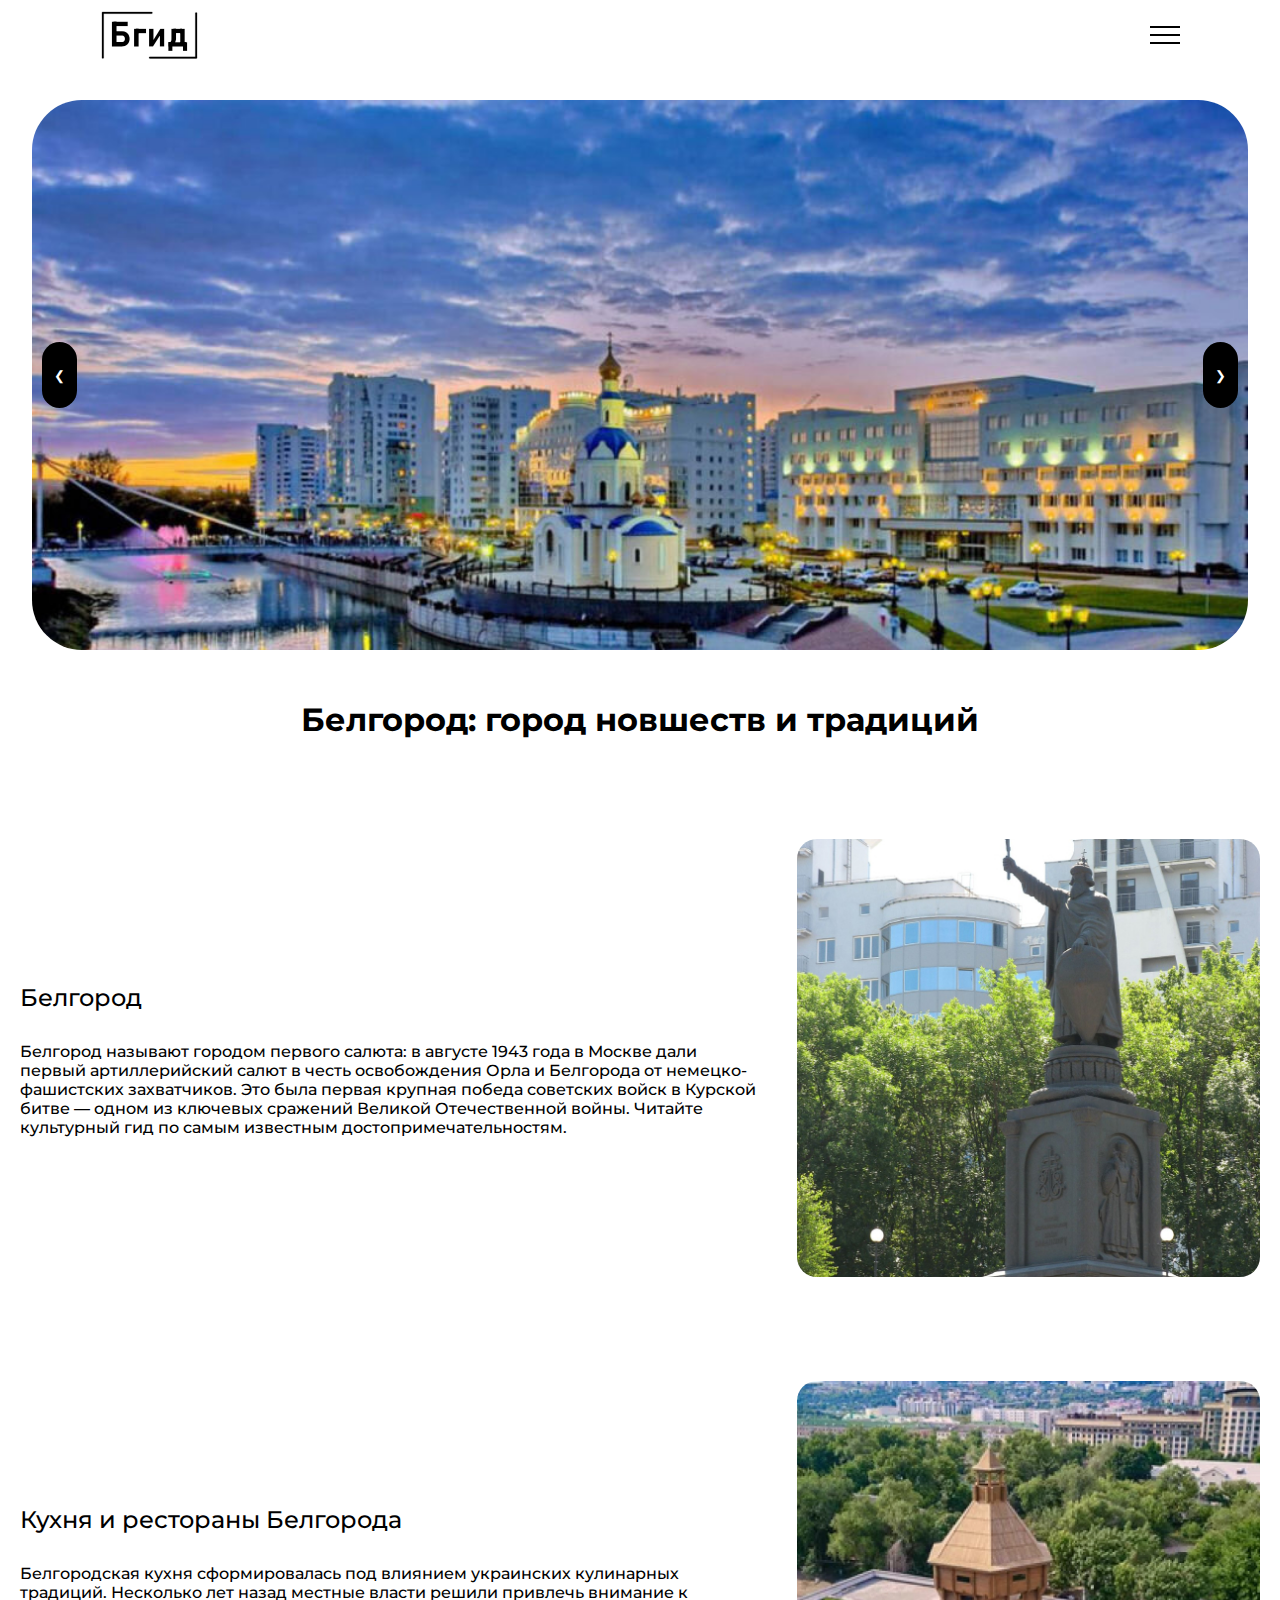
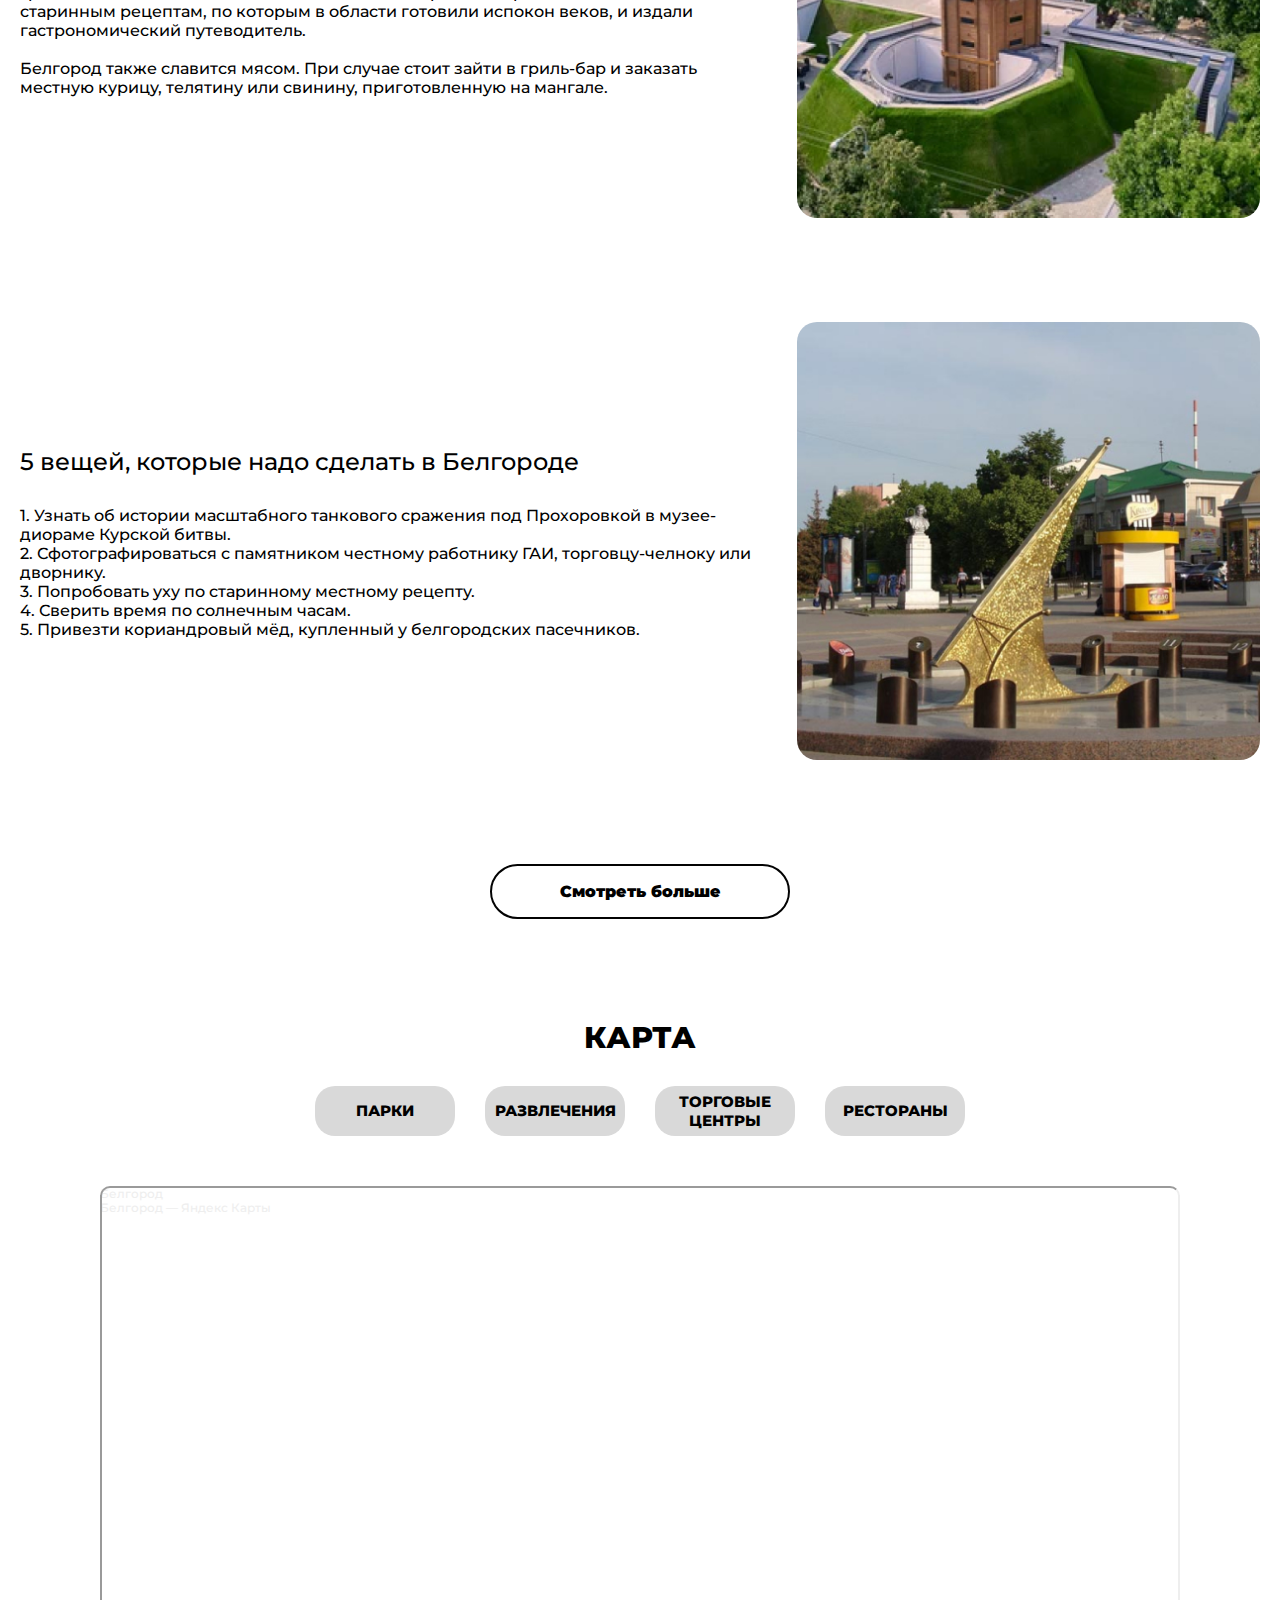
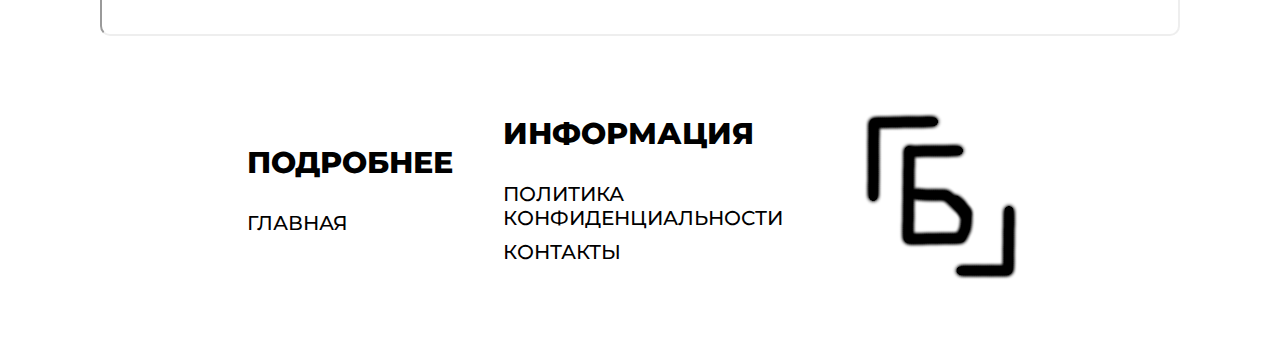
==== index.html @ 8e2b9d59 "переименовал файл main на index" ====
<!DOCTYPE html>
<html lang="ru">

<head>
	<meta charset="UTF-8">
	<meta http-equiv="X-UA-Compatible" content="IE=edge">
	<meta name="viewport" content="width=device-width, initial-scale=1.0">
    <link rel="apple-touch-icon" sizes="180x180" href="./favicons/apple-touch-icon.png" />
    <link rel="icon" type="image/png" sizes="32x32" href="./favicons/favicon-32x32.png" />
    <link rel="icon" type="image/png" sizes="16x16" href="./favicons/favicon-16x16.png" />
    <link rel="manifest" href="./favicons/site.webmanifest" />
	<title>Бгид</title>
	<link rel="stylesheet" href="./assets/css/main.css">
</head>

<body>

	<header class="header">
		<img src="./assets/img/bgid.png" alt="bgid" ></a>
		<div class="header__menu menu">
			<div class="menu__icon">
				<span></span>
				<span></span>
				<span></span>
			</div>
			<nav class="menu__body">
				<ul class="menu__list">
					<li class="menu__item"><a href="./catalog.html" class="menu__link">туристам</a></li>
					<li class="menu__item"><a href="###" class="menu__link" style="
                        border-top: 2px solid;
                        border-bottom: 2px solid;">ГЛавная</a></li>
					<li class="menu__item"><a href="./contact.html" class="menu__link">Контакты</a></li>
				</ul>
			</nav>
		</div>
	</header>
	<section class="slider-1">
        <div class="slider">
            <div class="slider__slides">
                <div class="slider__slide"><img src="./assets/img/церковь.jfif" alt="Фото 1"></div>
                <div class="slider__slide"><img src="./assets/img/статуя.jpg" alt="Фото 2"></div>
                <div class="slider__slide"><img src="./assets/img/что за тигр этот лев.jpg" alt="Фото 3"></div>
                <div class="slider__slide"><img src="./assets/img/belgorod.jpg" alt="Фото 4"></div>
            </div>
            <button class="slider__prev" onclick="prevSlide()">&#10094;</button>
            <button class="slider__next" onclick="nextSlide()">&#10095;</button>
        </div>
    </section>
    <section class="main">
        <div class="container">
            <div class="main__title">
                <h1>Белгород: город новшеств и традиций</h1>
            </div>
            <div class="main__info">
                
                <div class="main__card">
                    <div class="main__all">
                        <div class="main__text">
                            <div class="main__title-1">Белгород</div>
                            <p>
                                Белгород называют городом первого салюта: в августе 1943 года в Москве дали первый артиллерийский салют в честь освобождения Орла и Белгорода от немецко-фашистских захватчиков. Это была первая крупная победа советских войск в Курской битве — одном из ключевых сражений Великой Отечественной войны. Читайте культурный гид по самым известным достопримечательностям.
                            </p>
                        </div>
                            <div class="main__img">
                                <img src="./assets/img/князь владимир.jpg" alt="князь Владимир">
                            </div>
                    </div>       
                </div>

                <div class="main__card">
                    <div class="main__all">
                        <div class="main__text">
                            <div class="main__title-1">Кухня и рестораны Белгорода</div>
                            <p>
                                Белгородская кухня сформировалась под влиянием украинских кулинарных традиций. Несколько лет назад местные власти решили привлечь внимание к старинным рецептам, по которым в области готовили испокон веков, и издали гастрономический путеводитель.
                                <br>
                                <br>
                                Белгород также славится мясом. При случае стоит зайти в гриль-бар и заказать местную курицу, телятину или свинину, приготовленную на мангале.
                            </p>
                        </div>
                            <div class="main__img">
                                <img src="./assets/img/tower.jpg" alt="князь Владимир">
                            </div>
                    </div>       
                </div> 

                <div class="main__card">
                    <div class="main__all">
                        <div class="main__text">
                            <div class="main__title-1">5 вещей, которые надо сделать в Белгороде</div>
                            <p>
                                1. Узнать об истории масштабного танкового сражения под Прохоровкой в музее-диораме Курской битвы.<br>
                                2. Сфотографироваться с памятником честному работнику ГАИ, торговцу-челноку или дворнику.<br>
                                3. Попробовать уху по старинному местному рецепту.<br>
                                4. Сверить время по солнечным часам.<br>
                                5. Привезти кориандровый мёд, купленный у белгородских пасечников.
                            </p>
                        </div>
                            <div class="main__img">
                                <img src="./assets/img/watch.jpg" alt="князь Владимир">
                            </div>
                    </div>       
                </div>
            </div>
            <div class="main__button">
                <a href="./catalog.html" >
                    <button class="main__btn">Смотреть больше</button>
                </a>
            </div>
        </div>
    </section>
    <section class="map">
        <div class="container">
            <div class="map__warp">
                <div class="map__title">карта</div>
                <div class="map__buttons">
                    <button id="showMap1" class="map__btn" >парки</button>
                    <button id="showMap2" class="map__btn" >Развлечения</button>
                    <button id="showMap3" class="map__btn" >Торговые центры</button>
                    <button id="showMap4" class="map__btn" >Рестораны</button>
                </div>
                <div class="map__map">
                    <div id="map1" class="map-style" style="position:relative;overflow:hidden;"><a href="https://yandex.ru/maps/4/belgorod/search/%D0%9F%D0%B0%D1%80%D0%BA%20%D0%BA%D1%83%D0%BB%D1%8C%D1%82%D1%83%D1%80%D1%8B%20%D0%B8%20%D0%BE%D1%82%D0%B4%D1%8B%D1%85%D0%B0/?utm_medium=mapframe&utm_source=maps" style="color:#eee;font-size:12px;position:absolute;top:0px;">Парк культуры и отдыха в Белгороде</a><a href="https://yandex.ru/maps/4/belgorod/?utm_medium=mapframe&utm_source=maps" style="color:#eee;font-size:12px;position:absolute;top:14px;">Белгород</a><iframe src="https://yandex.ru/map-widget/v1/?display-text=%D0%9F%D0%B0%D1%80%D0%BA%20%D0%BA%D1%83%D0%BB%D1%8C%D1%82%D1%83%D1%80%D1%8B%20%D0%B8%20%D0%BE%D1%82%D0%B4%D1%8B%D1%85%D0%B0&ll=36.664583%2C50.581746&mode=search&sll=36.587272%2C50.595415&sspn=0.361176%2C0.154283&text=%7B%22text%22%3A%22%D0%9F%D0%B0%D1%80%D0%BA%20%D0%BA%D1%83%D0%BB%D1%8C%D1%82%D1%83%D1%80%D1%8B%20%D0%B8%20%D0%BE%D1%82%D0%B4%D1%8B%D1%85%D0%B0%22%2C%22what%22%3A%5B%7B%22attr_name%22%3A%22category_id%22%2C%22attr_values%22%3A%5B%22184106346%22%5D%7D%5D%7D&z=11.77" width="560" height="400" frameborder="1" allowfullscreen="true" style="position:relative;"></iframe></div>
                    <div id="map2" class="map-style" style="position:relative;overflow:hidden;"><a href="https://yandex.ru/maps/4/belgorod/search/%D1%80%D0%B0%D0%B7%D0%B2%D0%BB%D0%B5%D1%87%D0%B5%D0%BD%D0%B8%D1%8F%20%D0%B8%20%D0%BE%D1%82%D0%B4%D1%8B%D1%85/?utm_medium=mapframe&utm_source=maps" style="color:#eee;font-size:12px;position:absolute;top:0px;">развлечения и отдых в Белгороде</a><a href="https://yandex.ru/maps/4/belgorod/?utm_medium=mapframe&utm_source=maps" style="color:#eee;font-size:12px;position:absolute;top:14px;">Белгород</a><iframe src="https://yandex.ru/map-widget/v1/?display-text=%D1%80%D0%B0%D0%B7%D0%B2%D0%BB%D0%B5%D1%87%D0%B5%D0%BD%D0%B8%D1%8F%20%D0%B8%20%D0%BE%D1%82%D0%B4%D1%8B%D1%85&filter=alternate_vertical%3ARequestWindow&ll=36.611610%2C50.586795&mode=search&sctx=ZAAAAAgBEAAaKAoSCaLtmLorS0JAERdKJqd2SklAEhIJS5Ln%2Bj4c2z8RuYrFbworxz8iBgABAgMEBSgKOABAg6ANSAFqAnJ1nQHNzMw9oAEAqAEAvQG%2F53GZwgGSAYWHu7L0BIz39NPoAvupptQGsu77q50Ft7a91JyxhqExwOz587ACpo%2Bl54oCktX5o8oGweugnrQCwZSmxNQG8IiGkKIEkczDksUDppbx3wSEgb3pDMe05ffEAuy46P6eBpyE%[base64]%3D%3D&sll=36.611610%2C50.586795&sspn=0.279471%2C0.119403&text=%D1%80%D0%B0%D0%B7%D0%B2%D0%BB%D0%B5%D1%87%D0%B5%D0%BD%D0%B8%D1%8F%20%D0%B8%20%D0%BE%D1%82%D0%B4%D1%8B%D1%85&z=12.37" width="560" height="400" frameborder="1" allowfullscreen="true" style="position:relative;"></iframe></div>
                    <div id="map3" class="map-style" style="position:relative;overflow:hidden;"><a href="https://yandex.ru/maps/4/belgorod/search/%D0%A2%D0%BE%D1%80%D0%B3%D0%BE%D0%B2%D1%8B%D0%B9%20%D1%86%D0%B5%D0%BD%D1%82%D1%80/?utm_medium=mapframe&utm_source=maps" style="color:#eee;font-size:12px;position:absolute;top:0px;">Торговый центр в Белгороде</a><a href="https://yandex.ru/maps/4/belgorod/?utm_medium=mapframe&utm_source=maps" style="color:#eee;font-size:12px;position:absolute;top:14px;">Белгород</a><iframe src="https://yandex.ru/map-widget/v1/?display-text=%D0%A2%D0%BE%D1%80%D0%B3%D0%BE%D0%B2%D1%8B%D0%B9%20%D1%86%D0%B5%D0%BD%D1%82%D1%80&ll=36.574549%2C50.597379&mode=search&sll=36.611610%2C50.586795&sspn=0.279471%2C0.119403&text=%7B%22text%22%3A%22%D0%A2%D0%BE%D1%80%D0%B3%D0%BE%D0%B2%D1%8B%D0%B9%20%D1%86%D0%B5%D0%BD%D1%82%D1%80%22%2C%22what%22%3A%5B%7B%22attr_name%22%3A%22category_id%22%2C%22attr_values%22%3A%5B%22184108083%22%5D%7D%5D%7D&z=12.37" width="560" height="400" frameborder="1" allowfullscreen="true" style="position:relative;"></iframe></div>
                    <div id="map4" class="map-style" style="position:relative;overflow:hidden;"><a href="https://yandex.ru/maps/4/belgorod/search/%D0%A0%D0%B5%D1%81%D1%82%D0%BE%D1%80%D0%B0%D0%BD%D1%8B/?utm_medium=mapframe&utm_source=maps" style="color:#eee;font-size:12px;position:absolute;top:0px;">Рестораны в Белгороде</a><a href="https://yandex.ru/maps/4/belgorod/?utm_medium=mapframe&utm_source=maps" style="color:#eee;font-size:12px;position:absolute;top:14px;">Белгород</a><iframe src="https://yandex.ru/map-widget/v1/?ll=36.629099%2C50.592488&mode=search&sll=36.629099%2C50.592488&sspn=0.139736%2C0.059694&text=%D0%A0%D0%B5%D1%81%D1%82%D0%BE%D1%80%D0%B0%D0%BD%D1%8B&z=13.37" width="560" height="400" frameborder="1" allowfullscreen="true" style="position:relative;"></iframe></div>
                    <div id="map5" class="map-style" style="position:relative;overflow:hidden;"><a href="https://yandex.ru/maps/4/belgorod/?utm_medium=mapframe&utm_source=maps" style="color:#eee;font-size:12px;position:absolute;top:0px;">Белгород</a><a href="https://yandex.ru/maps/geo/belgorod/53057412/?from=mapframe&ll=36.601570%2C50.594694&utm_medium=mapframe&utm_source=maps&z=12.8" style="color:#eee;font-size:12px;position:absolute;top:14px;">Белгород — Яндекс Карты</a><iframe src="https://yandex.ru/map-widget/v1/?from=mapframe&ll=36.601570%2C50.594694&mode=poi&poi%5Bpoint%5D=36.587267%2C50.595414&poi%5Buri%5D=ymapsbm1%3A%2F%2Fgeo%3Fdata%3DCgg1MzA1NzQxMhIe0KDQvtGB0YHQuNGPLCDQkdC10LvQs9C-0YDQvtC0IgoNXlkSQhW0YUpC&z=12.8" width="560" height="400" frameborder="1" allowfullscreen="true" style="position:relative;"></iframe></div>
                </div>
            </div>
        </div>
    </section>
    <footer>
        <div class="container">
            <div class="footer__wrap">
                <div class="footer__info">
                    <div class="footer__title">Подробнее</div>
                    <ul>
                        <li>
                            <a href="./index.html">главная</a>
                        </li>
                    </ul>
                </div>
                <div class="footer__info">
                    <div class="footer__title">Информация</div>
                    <ul>
                        <li>
                            <a href="https://disk.yandex.ru/i/2GwDre56QeFh2w" target="_blank">политика <br>конфиденциальности</a>
                        </li>
                        <li>
                            <a href="./contact.html">Контакты</a>
                        </li>
                    </ul>
                </div>
                <div class="footer__logo">
                    <img src="./assets/img/b-logo.png" alt="logo">
                </div>
            </div>
        </div>
    </footer>


      
</body>

<script id="btn" src="./baza.js"></script>
<script src="./burger.js"></script>
</html>
---- assets/css/main.css ----
@charset "UTF-8";
@font-face {
  font-family: Montserrat;
  src: url("../fonts/Montserrat-Bold.ttf");
  font-weight: 700;
}
@font-face {
  font-family: Montserrat;
  src: url("../fonts/Montserrat-Black.ttf");
  font-weight: 900;
}
@font-face {
  font-family: Montserrat;
  src: url("../fonts/Montserrat-ExtraBold.ttf");
  font-weight: 800;
}
@font-face {
  font-family: Montserrat;
  src: url("../fonts/Montserrat-SemiBold.ttf");
  font-weight: 600;
}
@font-face {
  font-family: Montserrat;
  src: url("../fonts/Montserrat-Medium.ttf");
  font-weight: 500;
}
* {
  margin: 0;
  padding: 0;
  box-sizing: border-box;
  font-family: Montserrat;
}

/* Общие стили */
.container {
  padding: 0 20px;
}

body {
  margin: 0;
}

a {
  text-decoration: none;
}

li {
  list-style: none;
}

.header {
  position: fixed;
  top: 0;
  left: 0;
  right: 0;
  -moz-column-gap: normal;
       column-gap: normal;
  z-index: 6;
  background-color: #ffffff;
  padding: 10px 100px;
  display: flex;
  justify-content: space-between;
  align-items: center;
}
.header img {
  width: 100px;
}

.menu__icon {
  display: none;
}

.menu__icon {
  display: block;
  width: 30px;
  height: 18px;
  position: relative;
  z-index: 6;
  cursor: pointer;
}

.menu__icon span {
  position: absolute;
  top: calc(50% - 1px);
  left: 0;
  width: 100%;
  height: 2px;
  background-color: #000000;
  transition: all 0.2s;
}

.menu__icon span:first-child {
  top: 0;
}

.menu__icon span:last-child {
  top: auto;
  bottom: 0;
}

.menu__icon.active span {
  transform: scale(0);
}

.menu__icon.active span:first-child {
  transform: rotate(-45deg);
  top: calc(50% - 1px);
  background-color: #fff;
}

.menu__icon.active span:last-child {
  transform: rotate(45deg);
  bottom: calc(50% - 1px);
  background-color: #fff;
}

.menu__body {
  position: absolute;
  top: 0;
  left: 100%;
  height: 100vh;
  width: 21%;
  background-color: rgba(0, 0, 0, 0.8);
  transition: all 0.5s;
}
@media screen and (max-width: 376px) {
  .menu__body {
    width: 100%;
  }
}
@media screen and (min-width: 425px) {
  .menu__body {
    width: 100%;
  }
}
@media screen and (min-width: 768px) {
  .menu__body {
    width: 35%;
  }
}
@media screen and (min-width: 1024px) {
  .menu__body {
    width: 32%;
  }
}
@media screen and (min-width: 1400px) {
  .menu__body {
    width: 21%;
  }
}

@media screen and (max-width: 376px) {
  .menu__body.active {
    left: 0px;
  }
}
@media screen and (min-width: 425px) {
  .menu__body.active {
    left: 0px;
  }
}
@media screen and (min-width: 768px) {
  .menu__body.active {
    left: 511px;
  }
}
@media screen and (min-width: 800px) {
  .menu__body.active {
    left: 650px;
  }
}
@media screen and (min-width: 1024px) {
  .menu__body.active {
    left: 720px;
  }
}
@media screen and (min-width: 1400px) {
  .menu__body.active {
    left: 1200px;
  }
}
.menu__list {
  list-style-type: none;
  display: flex;
  gap: 30px;
}

.menu__list {
  font-size: 30px;
  font-weight: 800;
  flex-direction: column;
  padding: 50px;
  gap: 0;
  height: 104%;
  width: 101%;
  background-color: #000000;
  overflow: auto;
}

.menu__link {
  color: #fff;
  text-decoration: none;
  -moz-text-align-last: center;
       text-align-last: center;
}
.menu__link a {
  text-decoration: none;
}

.menu__link:hover {
  text-decoration: none;
}

.menu__link {
  display: block;
  font-size: 30px;
  line-height: 70px;
  text-transform: uppercase;
}

.footer__wrap {
  margin-top: 50px;
  margin-bottom: 50px;
  display: flex;
  align-items: center;
  justify-content: center;
  gap: 100px;
}
@media (max-width: 376px) {
  .footer__wrap {
    flex-direction: column;
    align-items: center;
    gap: 50px;
  }
  .footer__wrap img {
    display: none;
  }
}
@media (min-width: 425px) {
  .footer__wrap {
    flex-direction: column;
    align-items: center;
    gap: 50px;
  }
  .footer__wrap img {
    display: none;
  }
}
@media (min-width: 768px) {
  .footer__wrap {
    flex-direction: row;
    align-items: center;
    justify-content: center;
    gap: 50px;
  }
  .footer__wrap img {
    display: block;
  }
}
@media (min-width: 1024px) {
  .footer__wrap {
    flex-direction: row;
    align-items: center;
    justify-content: center;
    gap: 50px;
  }
  .footer__wrap img {
    display: block;
  }
}
@media (min-width: 1400px) {
  .footer__wrap {
    flex-direction: row;
    align-items: center;
    justify-content: center;
    gap: 200px;
  }
  .footer__wrap img {
    display: block;
  }
}
.footer__info {
  display: flex;
  gap: 30px;
  justify-content: center;
  flex-direction: column;
}
@media (min-width: 376px) {
  .footer__info {
    align-items: center;
  }
}
@media (min-width: 376px) {
  .footer__info {
    align-items: center;
  }
}
@media (min-width: 769px) {
  .footer__info {
    align-items: flex-start;
  }
}
.footer__info a {
  color: #000;
  text-transform: uppercase;
  font-size: 20px;
  font-weight: 500;
}
.footer__info ul {
  display: flex;
  flex-direction: column;
  gap: 10px;
}
.footer__title {
  font-size: 30px;
  font-weight: 800;
  text-transform: uppercase;
}

.slider-1 {
  padding-top: 100px;
}

.slider {
  border-radius: 50px;
  position: relative;
  width: 50%;
  margin: auto;
  overflow: hidden;
}
@media (max-width: 376px) {
  .slider {
    width: 90%;
  }
}
@media (min-width: 425px) {
  .slider {
    width: 90%;
  }
}
@media (min-width: 768px) {
  .slider {
    width: 95%;
  }
}
@media (min-width: 1024px) {
  .slider {
    width: 95%;
    height: 550px;
  }
}
@media (min-width: 1400px) {
  .slider {
    width: 95%;
    height: 650px;
  }
}
.slider__slides {
  display: flex;
  transition: transform 0.5s ease;
}
.slider__slide {
  min-width: 100%;
  box-sizing: border-box;
}
.slider__slide img {
  width: 100%;
  height: auto;
}
.slider__prev {
  border-radius: 20px;
  left: 10px;
  position: absolute;
  z-index: 3;
  top: 50%;
  transform: translateY(-50%);
  background-color: #000000;
  color: white;
  border: none;
  padding: 25px 12px;
  cursor: pointer;
}
.slider__next {
  border-radius: 20px;
  right: 10px;
  position: absolute;
  z-index: 3;
  top: 50%;
  transform: translateY(-50%);
  background-color: #000000;
  color: white;
  border: none;
  padding: 25px 12px;
  cursor: pointer;
}

.main {
  padding-top: 50px;
  display: flex;
  align-items: baseline;
  justify-content: center;
}
.main__title {
  display: flex;
  justify-content: center;
  font-weight: 800;
}
.main__title-1 {
  display: flex;
  font-weight: normal;
  font-size: 24px;
}
.main__all {
  grid-template-columns: repeat(2, 400px);
  display: grid;
  align-items: center;
  justify-content: center;
  flex-direction: row;
  margin: 100px 0;
  -moz-column-gap: 10px;
       column-gap: 10px;
  transition: transform 1s ease;
}
.main__all:hover {
  transform: scale(1.1);
}
@media (max-width: 1024px) {
  .main__all:hover {
    transform: scale(1);
  }
}
.main__all:focus-visible {
  transform: scale(1.1);
}
.main__all img {
  width: 90%;
  border-radius: 20px;
}
@media (max-width: 376px) {
  .main__all {
    display: flex;
    flex-direction: column;
    gap: 10px;
  }
  .main__all img {
    width: 100%;
  }
}
@media (min-width: 425px) {
  .main__all {
    display: flex;
    flex-direction: column;
    gap: 10px;
  }
  .main__all img {
    width: 100%;
  }
}
@media (min-width: 768px) {
  .main__all {
    display: flex;
    flex-direction: row;
    gap: 30px;
  }
  .main__all img {
    width: 100%;
  }
}
@media (min-width: 1024px) {
  .main__all {
    display: flex;
    flex-direction: row;
    gap: 40px;
  }
  .main__all img {
    width: 100%;
  }
}
@media (min-width: 1400px) {
  .main__all {
    display: flex;
    flex-direction: row;
    gap: 50px;
  }
  .main__all img {
    width: 100%;
  }
}
.main__text {
  display: flex;
  gap: 30px;
  flex-direction: column;
  width: 100%;
}
@media (max-width: 376px) {
  .main__text {
    width: 100%;
  }
}
@media (min-width: 425px) {
  .main__text {
    width: 100%;
  }
}
@media (min-width: 768px) {
  .main__text {
    width: 100%;
  }
}
@media (min-width: 1024px) {
  .main__text {
    width: 60%;
  }
}
@media (min-width: 1400px) {
  .main__text {
    width: 30%;
  }
}
.main__button {
  display: flex;
  justify-content: center;
}
.main__btn {
  cursor: pointer;
  background-color: #ffffff;
  width: 300px;
  height: 55px;
  border-radius: 94px;
  border-style: solid;
  border-color: #030303;
  display: flex;
  justify-content: center;
  align-items: center;
  color: #000000;
  font-size: 16px;
  font-weight: 900;
}

.map {
  margin-top: 100px;
  display: flex;
  justify-content: center;
}
.map__title {
  text-transform: uppercase;
  font-size: 30px;
  font-weight: 800;
  display: flex;
  justify-content: center;
  margin-bottom: 30px;
}
.map__buttons {
  margin-bottom: 50px;
  display: grid;
  grid-template-columns: repeat(4, 100px);
  row-gap: 100px;
  -moz-column-gap: 100px;
       column-gap: 100px;
  justify-content: center;
  justify-items: center;
}
@media (max-width: 376px) {
  .map__buttons {
    grid-template-columns: repeat(2, 100px);
    row-gap: 30px;
    -moz-column-gap: 70px;
         column-gap: 70px;
  }
}
@media (min-width: 425px) {
  .map__buttons {
    grid-template-columns: repeat(2, 100px);
    row-gap: 30px;
    -moz-column-gap: 70px;
         column-gap: 70px;
  }
}
@media (min-width: 768px) {
  .map__buttons {
    grid-template-columns: repeat(4, 100px);
  }
}
@media (min-width: 1024px) {
  .map__buttons {
    grid-template-columns: repeat(4, 100px);
  }
}
@media (min-width: 1400px) {
  .map__buttons {
    grid-template-columns: repeat(4, 100px);
  }
}
.map__btn {
  text-transform: uppercase;
  font-weight: 800;
  font-size: 15px;
  width: 140px;
  height: 50px;
  cursor: pointer;
  border-radius: 20px;
  border: none;
  outline: none;
  background-color: #D9D9D9;
  color: #000;
}

iframe {
  width: 100vh;
  height: 450px;
  border-radius: 10px;
}
@media (max-width: 376px) {
  iframe {
    width: 45vh;
    height: 350px;
  }
}
@media (min-width: 425px) {
  iframe {
    width: 50vh;
    height: 350px;
  }
}
@media (min-width: 768px) {
  iframe {
    width: 100vh;
    height: 450px;
  }
}
@media (min-width: 1024px) {
  iframe {
    width: 120vh;
    height: 450px;
  }
}
@media (min-width: 1400px) {
  iframe {
    width: 130vh;
    height: 550px;
  }
}

.map-style {
  display: none;
}
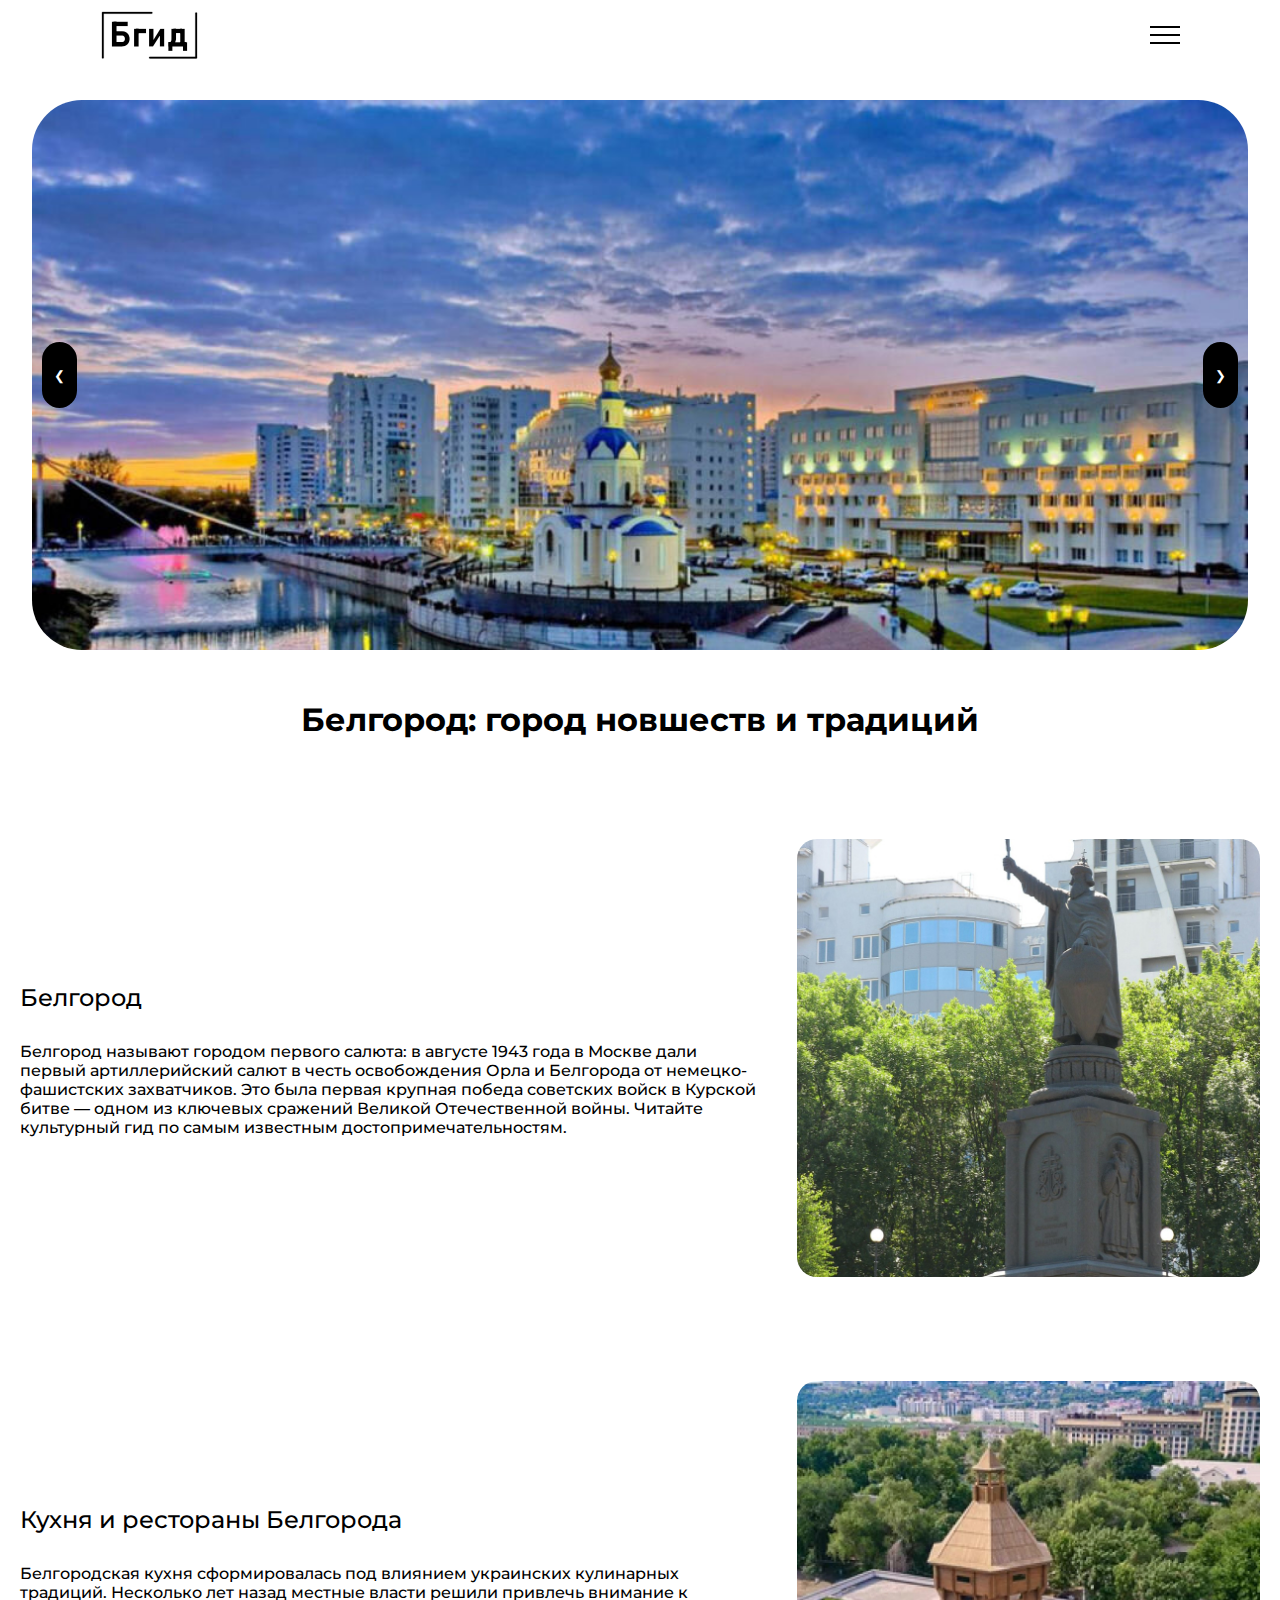
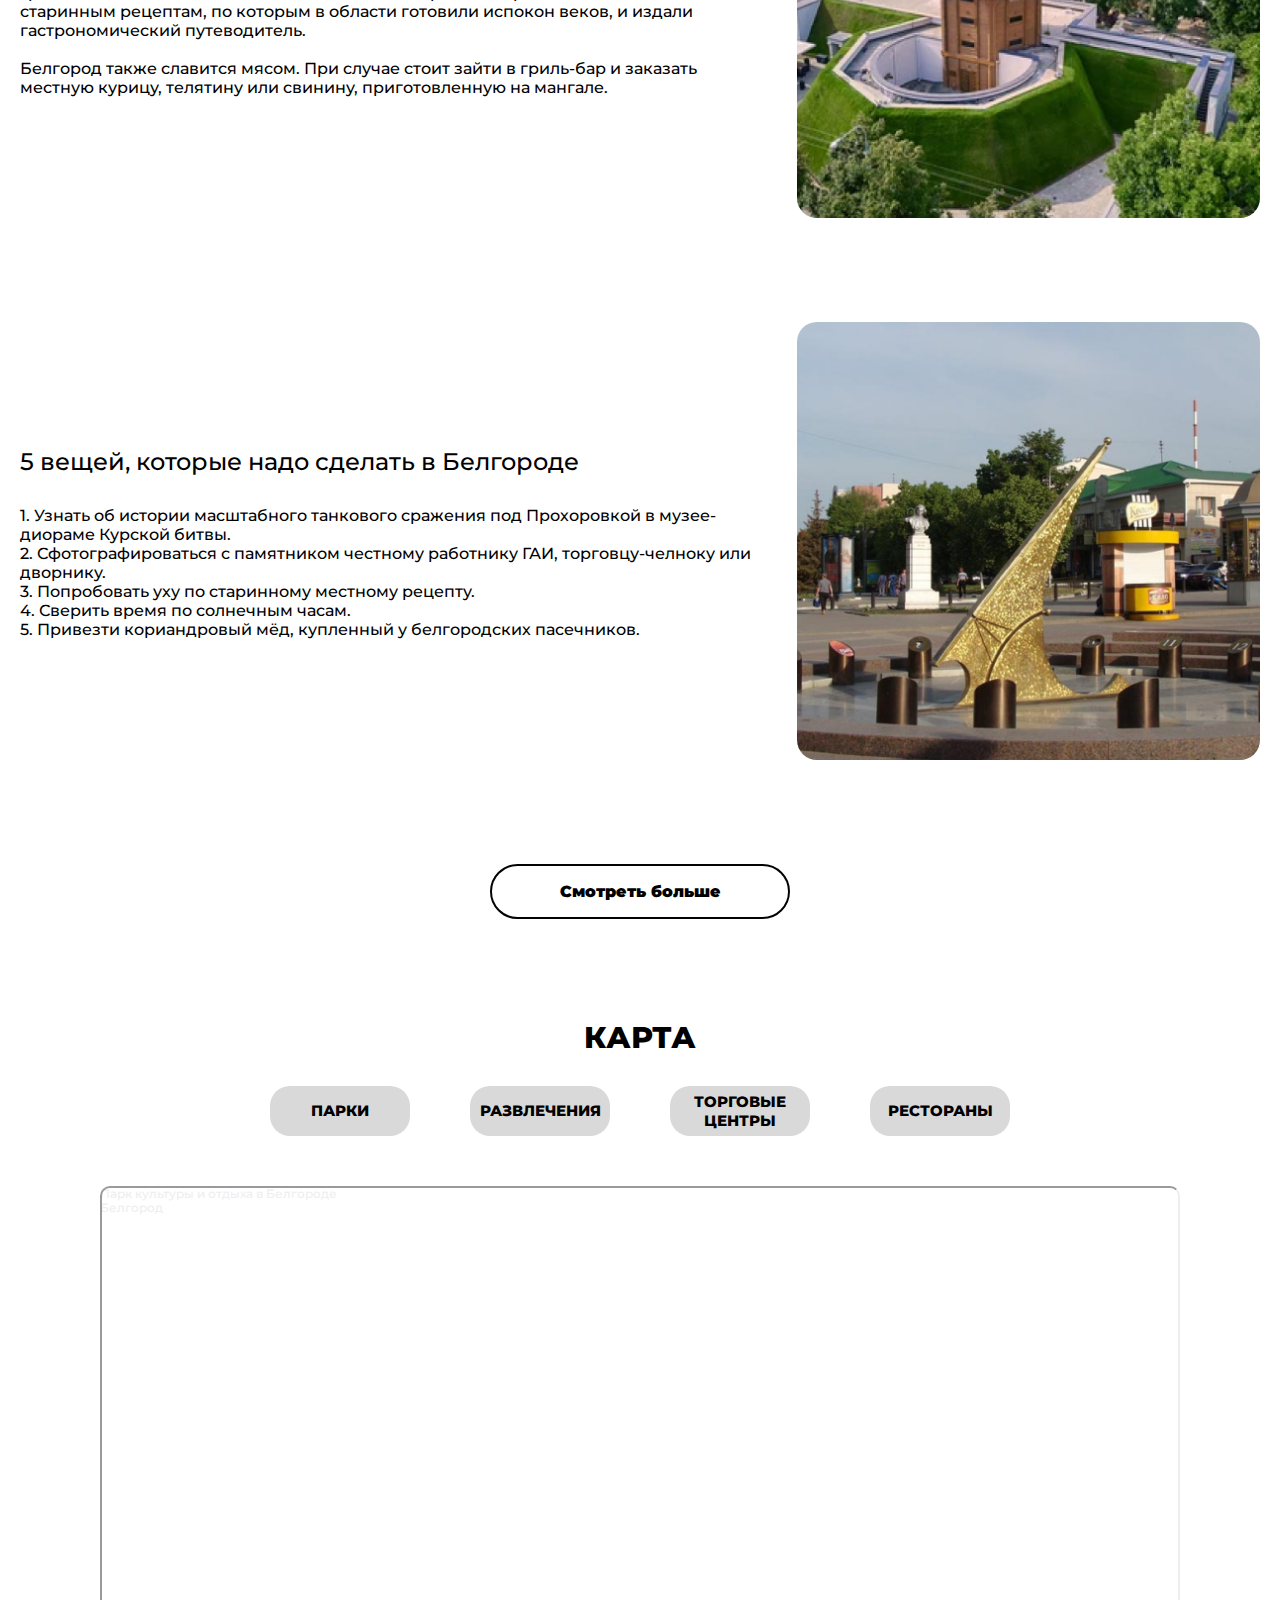
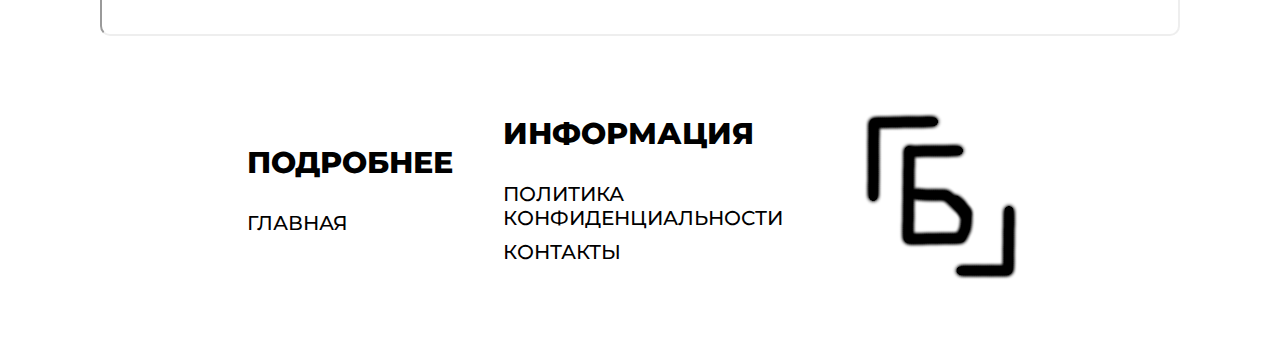
==== commit b53e416e: "new str culture" ====
--- a/index.html
+++ b/index.html
@@ -30,6 +30,7 @@
                         border-top: 2px solid;
                         border-bottom: 2px solid;">ГЛавная</a></li>
 					<li class="menu__item"><a href="./contact.html" class="menu__link">Контакты</a></li>
+                    <li class="menu__item"><a href="./culture.html" class="menu__link">Культура</a></li>
 				</ul>
 			</nav>
 		</div>
@@ -103,7 +104,7 @@
                 </div>
             </div>
             <div class="main__button">
-                <a href="./catalog.html" >
+                <a href="./culture.html">
                     <button class="main__btn">Смотреть больше</button>
                 </a>
             </div>
--- a/assets/css/main.css
+++ b/assets/css/main.css
@@ -123,12 +123,7 @@
   background-color: rgba(0, 0, 0, 0.8);
   transition: all 0.5s;
 }
-@media screen and (max-width: 376px) {
-  .menu__body {
-    width: 100%;
-  }
-}
-@media screen and (min-width: 425px) {
+@media screen and (max-width: 426px) {
   .menu__body {
     width: 100%;
   }
@@ -149,12 +144,7 @@
   }
 }
 
-@media screen and (max-width: 376px) {
-  .menu__body.active {
-    left: 0px;
-  }
-}
-@media screen and (min-width: 425px) {
+@media screen and (max-width: 426px) {
   .menu__body.active {
     left: 0px;
   }
@@ -226,17 +216,7 @@
   justify-content: center;
   gap: 100px;
 }
-@media (max-width: 376px) {
-  .footer__wrap {
-    flex-direction: column;
-    align-items: center;
-    gap: 50px;
-  }
-  .footer__wrap img {
-    display: none;
-  }
-}
-@media (min-width: 425px) {
+@media (max-width: 426px) {
   .footer__wrap {
     flex-direction: column;
     align-items: center;
@@ -436,17 +416,7 @@
   width: 90%;
   border-radius: 20px;
 }
-@media (max-width: 376px) {
-  .main__all {
-    display: flex;
-    flex-direction: column;
-    gap: 10px;
-  }
-  .main__all img {
-    width: 100%;
-  }
-}
-@media (min-width: 425px) {
+@media (max-width: 426px) {
   .main__all {
     display: flex;
     flex-direction: column;
@@ -492,12 +462,12 @@
   flex-direction: column;
   width: 100%;
 }
-@media (max-width: 376px) {
+@media (max-width: 390px) {
   .main__text {
     width: 100%;
   }
 }
-@media (min-width: 425px) {
+@media (min-width: 426px) {
   .main__text {
     width: 100%;
   }
@@ -560,15 +530,7 @@
   justify-content: center;
   justify-items: center;
 }
-@media (max-width: 376px) {
-  .map__buttons {
-    grid-template-columns: repeat(2, 100px);
-    row-gap: 30px;
-    -moz-column-gap: 70px;
-         column-gap: 70px;
-  }
-}
-@media (min-width: 425px) {
+@media (max-width: 426px) {
   .map__buttons {
     grid-template-columns: repeat(2, 100px);
     row-gap: 30px;
@@ -616,6 +578,12 @@
     height: 350px;
   }
 }
+@media (min-width: 390px) {
+  iframe {
+    width: 50vh;
+    height: 350px;
+  }
+}
 @media (min-width: 425px) {
   iframe {
     width: 50vh;
